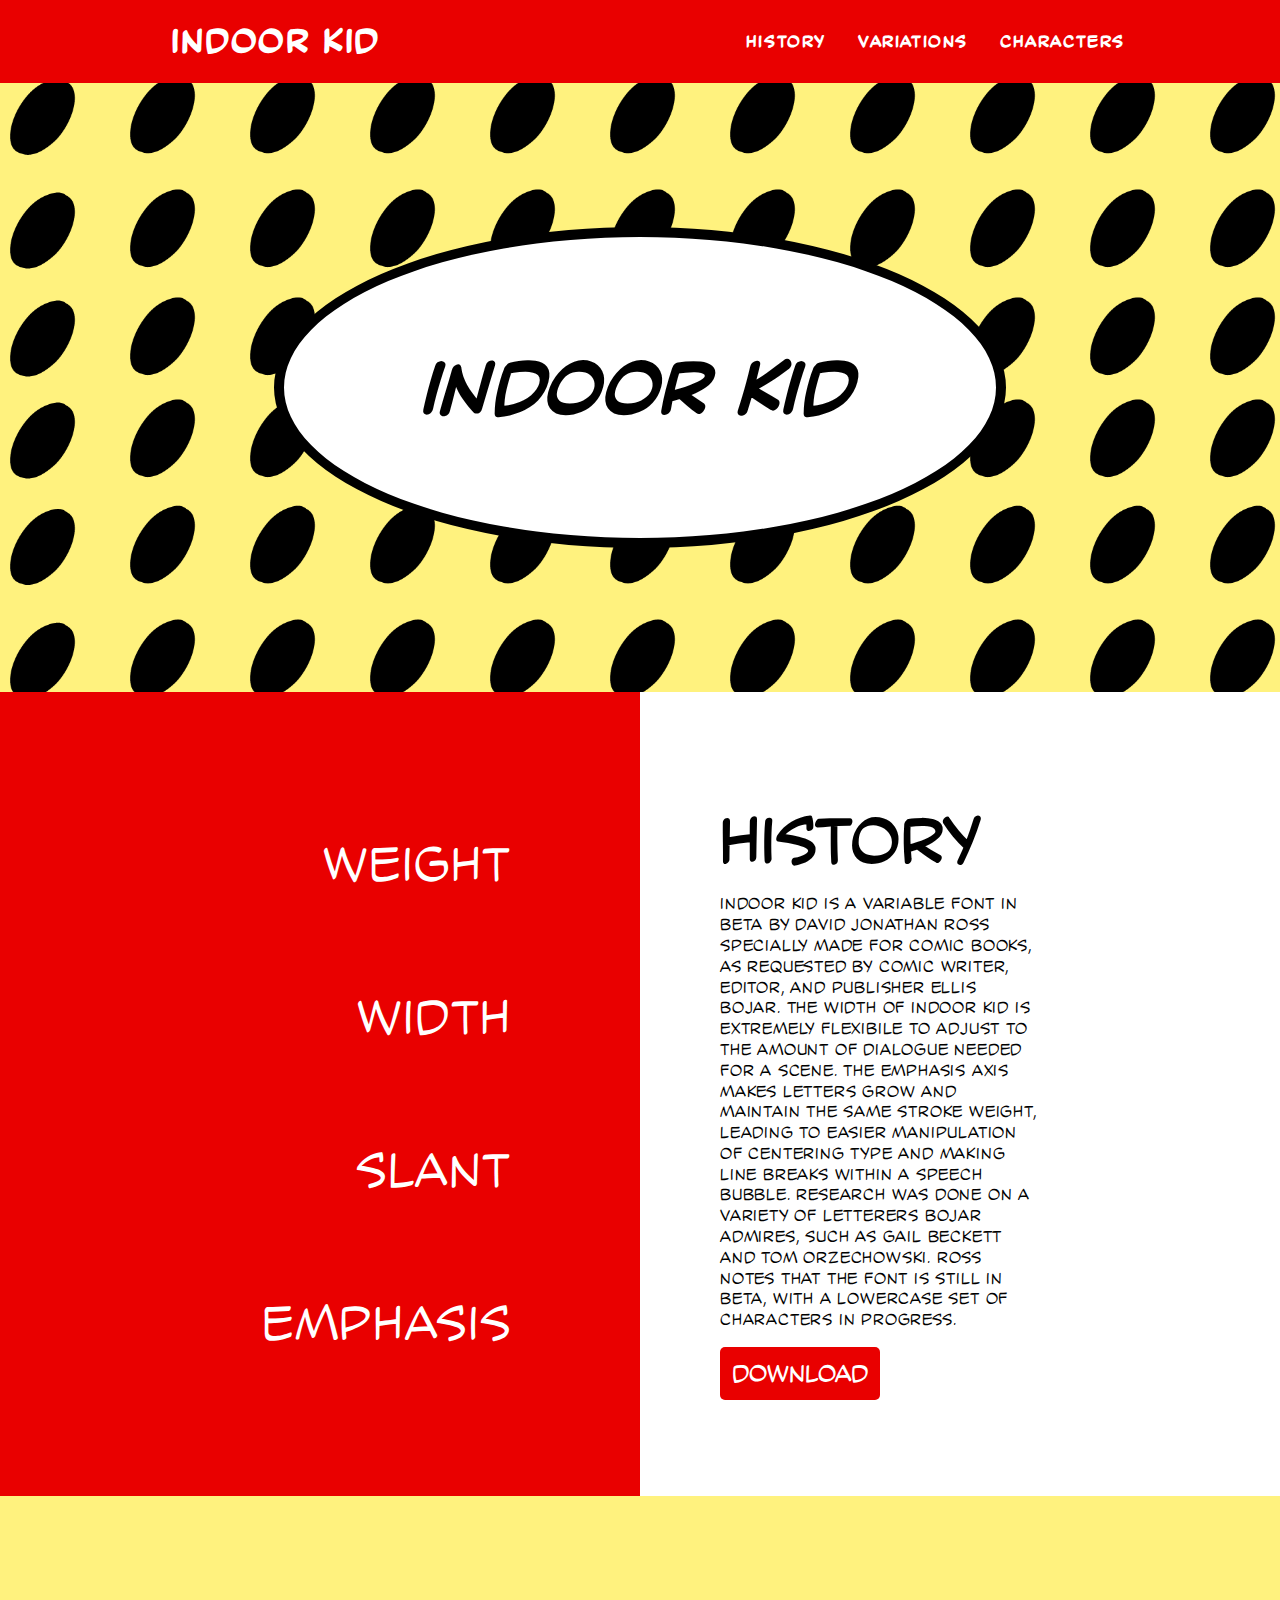
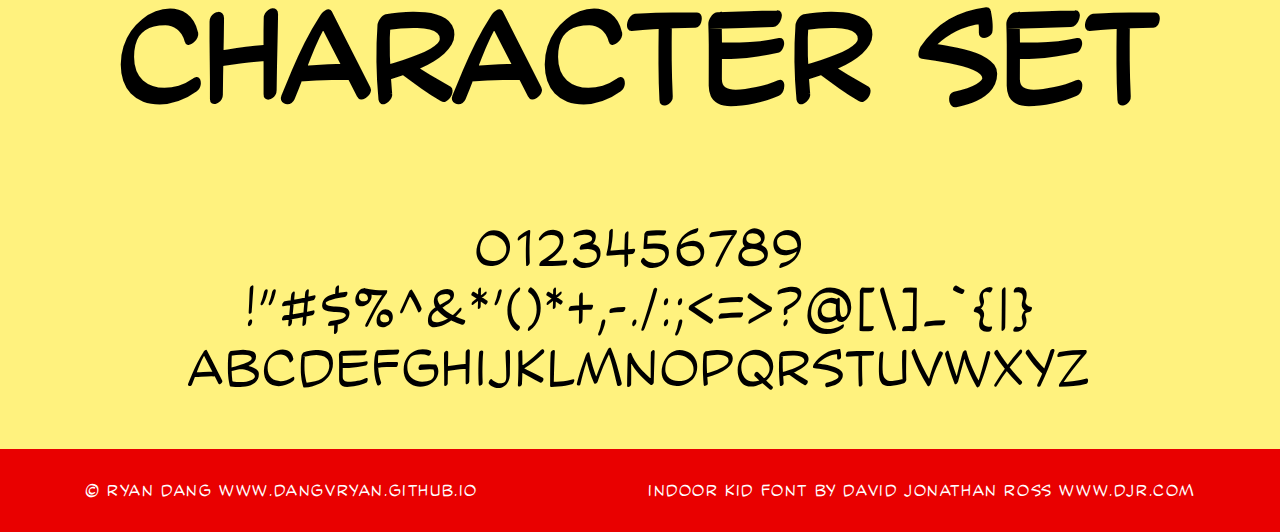
==== index.html @ c7bd1b38 "Basic Start" ====
<!DOCTYPE html>
<html lang="en">
<head>
    <meta charset="UTF-8">
    <meta name="viewport" content="width=device-width, initial-scale=1.0">
    <title>Document</title>
    <link rel="stylesheet" href="styles.css">
</head>
<body>
    <section class="wrapper">
    <header>
        <a href="index.html" class="logo">Indoor Kid</a>
        <ul>
            <li>
                <a href="#history">History</a>
            </li>
            <li>
                <a href="#variations">Variations</a>
            </li>
            <li>
                <a href="#characters">Characters</a>
            </li>
        </ul>
    </header>

        <section class="hero">
            <h1 class="display">Indoor Kid</h1>
        </section>
        <section id="variations">
            <ul>
                <li class="weight">
                    Weight
                </li>
                <li class="width">
                    Width
                </li>
                
                <li class="slant">
                    Slant
                </li>
                <li class="emphasis">
                    Emphasis
                </li>
            </ul>
        </section>
       <div class="text" id="history">
            <h1>History</h1>
            <p>Indoor Kid is a variable font in beta by David Jonathan Ross specially made for comic books, as requested by comic writer, editor, and publisher Ellis Bojar.
                The width of Indoor Kid is extremely flexibile to adjust to the amount of dialogue needed for a scene. The emphasis axis makes letters grow and 
                maintain the same stroke weight, leading to easier manipulation of centering type and making line breaks within a speech bubble. Research was done on
                a variety of letterers Bojar admires, such as Gail Beckett and Tom Orzechowski. Ross notes that the font is still in beta, with a lowercase set of Characters
                in progress.
            </p>
            <a href="https://djr.com/notes/indoor-kid-font-of-the-month"><button type="button">Download</button></a>
        </div>
    <section id="characters">
        <h1>Character Set</h1>
        <p>0123456789
            <br>
            !"#$%^&*'()*+,-./:;<=>?@[\]_`{|}
            <br>
            ABCDEFGHIJKLMNOPQRSTUVWXYZ
        </p>
    </section>
    
    <footer>
        <p>© Ryan Dang <a href="https://dangvryan.github.io/">www.dangvryan.github.io</a></p>
        <p>Indoor Kid font by David Jonathan Ross <a href="https://djr.com/">www.djr.com</a>
        </p>
    </footer>
    </section>
</body>
</html>
---- styles.css ----
@font-face {
    src: url("fonts/IndoorKid.woff2") format("woff2-variations");
    font-family: "IndoorKid";
    font-style: normal;
    font-weight: normal;
}

html {
    scroll-behavior: smooth;
    overflow-x: none;
}

body {
    font-family: "IndoorKid";
    font-variation-settings:
        "wght" 300, "wdth" 100, "slnt" 0, "EMPH" 100;
    letter-spacing: .1em;
    scroll-behavior: smooth;
    margin: 0;
}

.wrapper {
    display: grid;
    width: 100%;
    margin: 0em auto;
    grid-template-columns: 1fr 1fr;
    grid-template-rows: auto;
}
/* Home Button */

.logo {
    font-variation-settings:
    "wght" 700, "wdth" 100, "slnt" 0, "EMPH" 100;
    color: white;
    text-wrap: nowrap;
    font-size: 2em;
    margin: 0.7em 1em;
    transition: 0.3s;
}

.logo:hover {
    font-variation-settings:
    "wght" 700, "wdth" 100, "slnt" 0, "EMPH" 125;
    color: rgb(255, 242, 126);
}

/* Header Navbar */

ul {
    display: flex;
    align-items: center;
    list-style-type: none;
    text-decoration: none;
}

li a {
    padding: 0em 1em;
    font-variation-settings: 
        "wght" 700, "wdth" 100, "slnt" 0, "EMPH" 100;
    color: white;

}

a {
    text-decoration: none;
    color: white;
    transition: 0.3s;
}

a:hover {
    font-variation-settings: 
        "wght" 700, "wdth" 100, "slnt" 0, "EMPH" 125;
    color: rgb(255, 242, 126);
}

header {
    display: flex;
    justify-content: space-around;
    background-color: rgb(233, 0, 0);
    margin: 0em;
    grid-column: 1 / 3;
}

.hero {
    grid-column: 1 / 3;
    width: 100%;
    background-color: rgb(255, 242, 126);
    background-image: url(assets/background.png);
    background-position: center;
    background-repeat: none;
    background-size: cover;
}

.display {
    min-width: fit-content;
    max-width: 50%;
    padding: 1.5em 0.5em;
    border: 10px solid black;
    background-color: white;
    border-radius: 50%;
    text-align: center;
    font-variation-settings:
    "wght" 450, "wdth" 100, "slnt" -20, "EMPH" 100;
    color: black;
    font-size: 4.5em;
    margin: 2em auto;
    animation: showcase 7s infinite ease-in-out;
}

/* Hero Animation */

@keyframes showcase {
    0%, 100% {
        font-variation-settings:
        "wght" 450, "wdth" 100, "slnt" -20, "EMPH" 100;
    }
    50% {
        font-variation-settings:
        "wght" 700, "wdth" 130, "slnt" 0, "EMPH" 125;
    }
}

#variations {
    background-color: rgb(233, 0, 0);
}

#variations ul {
    display: block;
    text-align: right;
    padding: 5em;
}

#variations ul li{
    font-size: 3em;
    text-align: right;
    padding: 1em 1em;
    color: white;
}

.text {
    grid-column: 2 / 3;
    padding: 6em 15em 4em 5em;
    line-height: 1.3em;
    letter-spacing: 0.05em;
}

.text h1 {
    font-size: 4em;
}

/* Axis Presentation */

.weight {
    animation: weightChange 3s infinite ease-in-out;
}

.width {
    animation: widthChange 3s infinite ease-in-out;
}

.slant {
    animation: slantChange 3s infinite ease-in-out;
}

.emphasis {
    animation: weightChange 3s infinite ease-in-out;
}

@keyframes weightChange {
    0%, 100% {
        font-variation-settings:
        "wght" 300, "wdth" 100, "slnt" 0, "EMPH" 100;
    }
    50% {
        font-variation-settings:
        "wght" 700, "wdth" 100, "slnt" 0, "EMPH" 100;
    }
}

@keyframes widthChange {
    0%, 100% {
        font-variation-settings:
        "wght" 300, "wdth" 70, "slnt" 0, "EMPH" 100;
    }
    50% {
        font-variation-settings:
        "wght" 300, "wdth" 130, "slnt" 0, "EMPH" 100;
    }
}
@keyframes slantChange {
    0%, 100% {
        font-variation-settings:
        "wght" 300, "wdth" 100, "slnt" 0, "EMPH" 100;
    }
    50% {
        font-variation-settings:
        "wght" 300, "wdth" 100, "slnt" -20, "EMPH" 100;
    }
}

button {
    font-family: "IndoorKid";
    font-size: 1.5em;
    padding: 0.5em;
    color: white;
    background-color: rgb(233, 0, 0);
    border-radius: 5px;
    border: 0em solid transparent;
    text-decoration: none;
    transition: 0.3s;
    cursor: pointer;
}

button:hover {
    color: rgb(255, 242, 126);
}

#characters {
    grid-column: 1 / 3;
    width: 100%;
    font-size: 4em;
    background-color:rgb(255, 242, 126);
    text-align: center;
    margin: auto;
}
#characters p {
    font-size: 0.8em;
}

/* Footer */

footer {
    display: flex;
    justify-content: space-around;
    background-color: rgb(233, 0, 0);
    width: 100%;
    color: white;
    grid-column: 1 / 3;
}

footer p {
    padding: 1em;
}

/* Media Query */

@media only screen and (max-width 768px) {

* {
    color: aqua;
    background-color: aqua;
}

body .wrapper {
    display: grid;
    grid-template-columns: 1fr;
    grid-template-rows: min-content;
    align-items: center;
}
header{
    grid-column: 1 / 2;
}

}
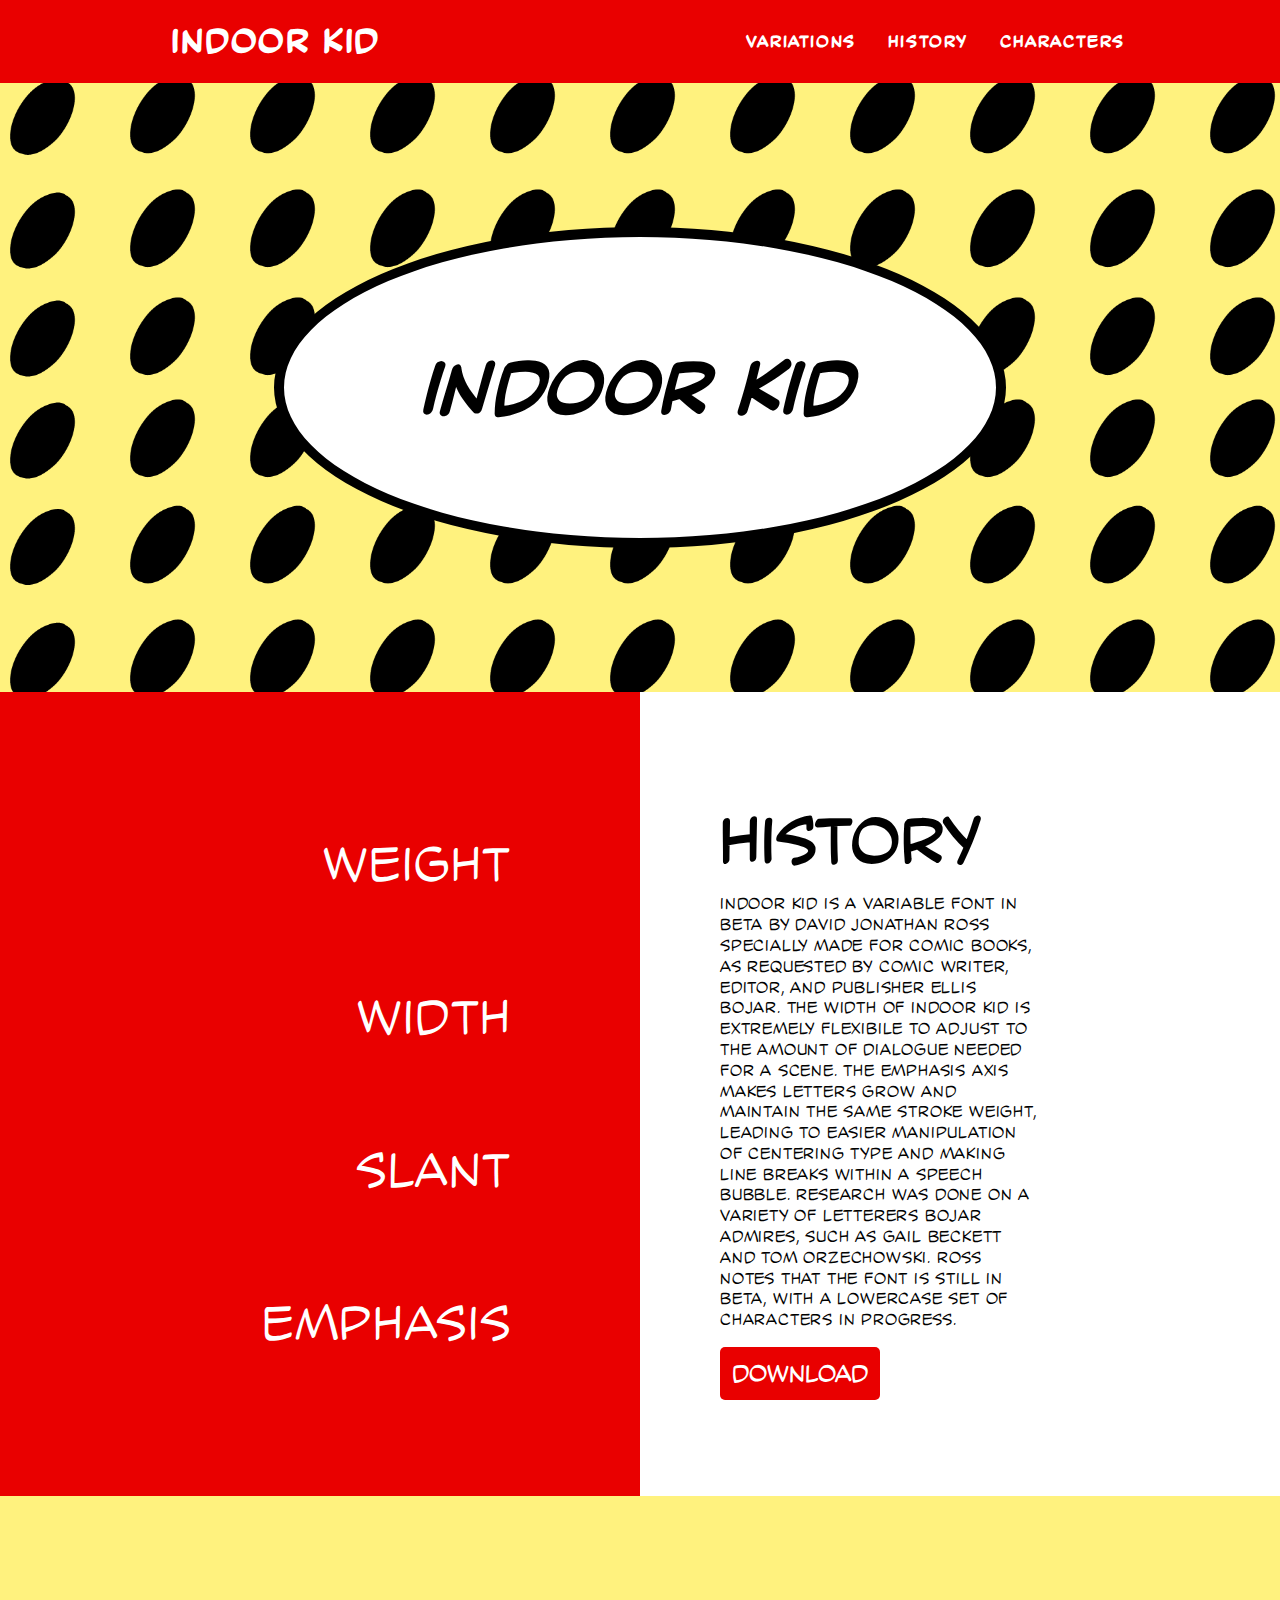
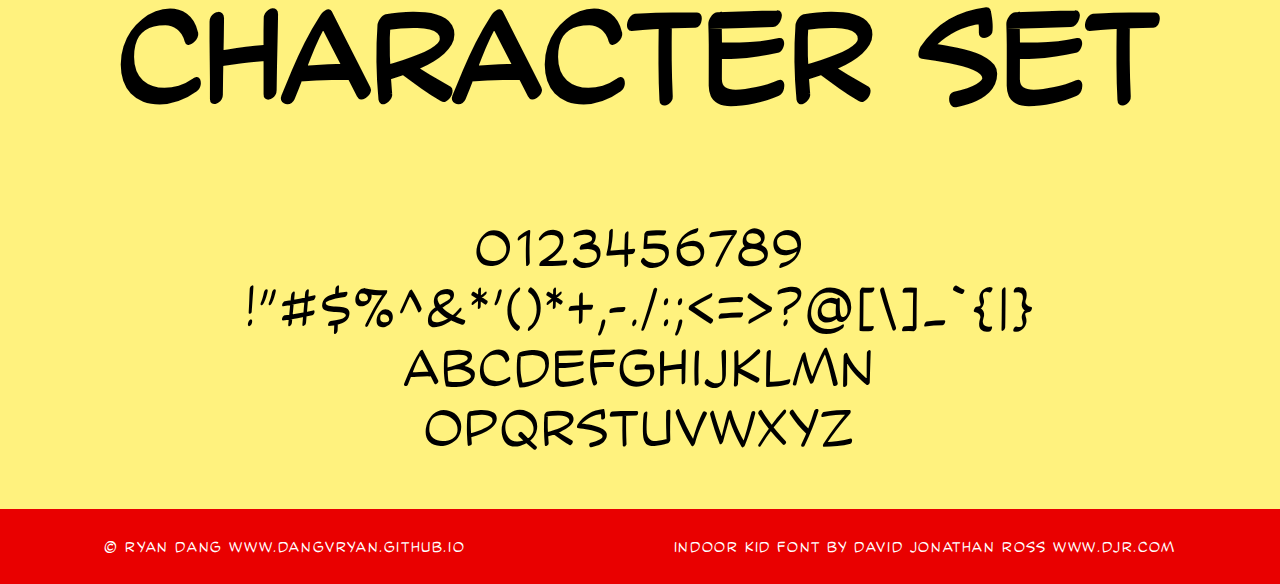
==== commit 27dcdccd: "Meta data" ====
--- a/index.html
+++ b/index.html
@@ -3,7 +3,10 @@
 <head>
     <meta charset="UTF-8">
     <meta name="viewport" content="width=device-width, initial-scale=1.0">
-    <title>Document</title>
+    <meta name="description" content="Variable type specimen website">
+    <meta name="keywords" content="HTML, CSS, JavaScript, Fonts, Variable, David Jonathan Ross, Ryan Dang">
+    <meta name="author" content="Ryan Dang">
+    <title>Indoor Kid Variable Type</title>
     <link rel="stylesheet" href="styles.css">
 </head>
 <body>
@@ -12,14 +15,15 @@
         <a href="index.html" class="logo">Indoor Kid</a>
         <ul>
             <li>
-                <a href="#history">History</a>
+                <a href="#variations">Variations</a>
             </li>
             <li>
-                <a href="#variations">Variations</a>
+                <a href="#history">History</a>
             </li>
             <li>
                 <a href="#characters">Characters</a>
             </li>
+
         </ul>
     </header>
 
@@ -59,7 +63,7 @@
             <br>
             !"#$%^&*'()*+,-./:;<=>?@[\]_`{|}
             <br>
-            ABCDEFGHIJKLMNOPQRSTUVWXYZ
+            ABCDEFGHIJKLMN<br>OPQRSTUVWXYZ
         </p>
     </section>
     
--- a/styles.css
+++ b/styles.css
@@ -240,25 +240,61 @@
 
 footer p {
     padding: 1em;
+    font-size: 0.9em;
 }
 
 /* Media Query */
 
-@media only screen and (max-width 768px) {
-
-* {
-    color: aqua;
-    background-color: aqua;
-}
-
-body .wrapper {
+@media only screen and (max-width: 768px) {
+
+.wrapper {
     display: grid;
     grid-template-columns: 1fr;
-    grid-template-rows: min-content;
-    align-items: center;
-}
+}
+
+header, .hero, .text, #characters, #variations, footer{
+    grid-column: -1 / 1;
+    width: 100vw;
+}
+
 header{
-    grid-column: 1 / 2;
+    position: top;
+    position: fixed;
+}
+
+header ul{
+    flex-direction: column;
+}
+
+@keyframes showcase {
+    0%, 100% {
+        font-variation-settings:
+        "wght" 450, "wdth" 100, "slnt" -20, "EMPH" 100;
+    }
+    50% {
+        font-variation-settings:
+        "wght" 700, "wdth" 100, "slnt" 0, "EMPH" 120;
+    }
+}
+
+.text {
+    width: auto;
+    padding: 1em;
+    padding-top: 4em;
+    padding-bottom: 4em;
+}
+
+#characters h1 {
+    font-size: 1em;
+}
+
+#characters p {
+    font-size: 0.6em;
+    text-wrap: wrap;
+}
+
+footer {
+    flex-direction: column;
 }
 
 }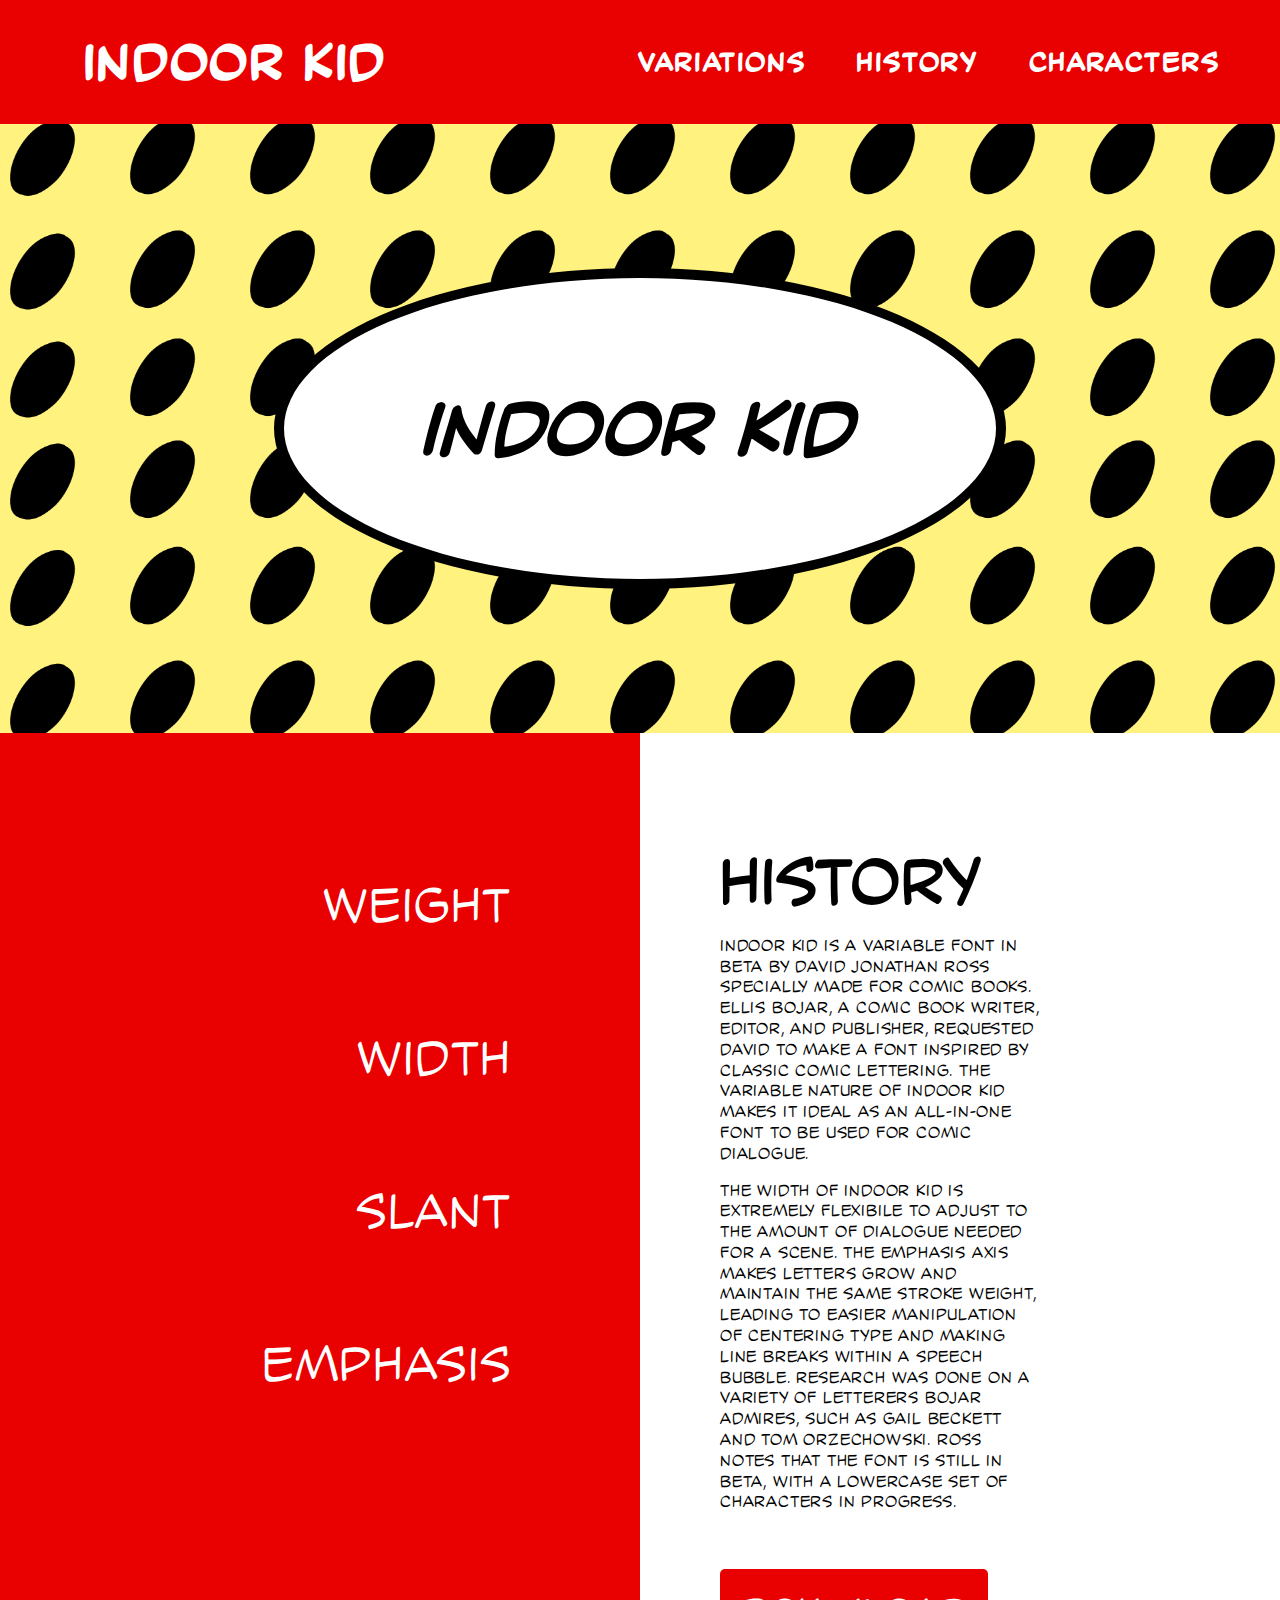
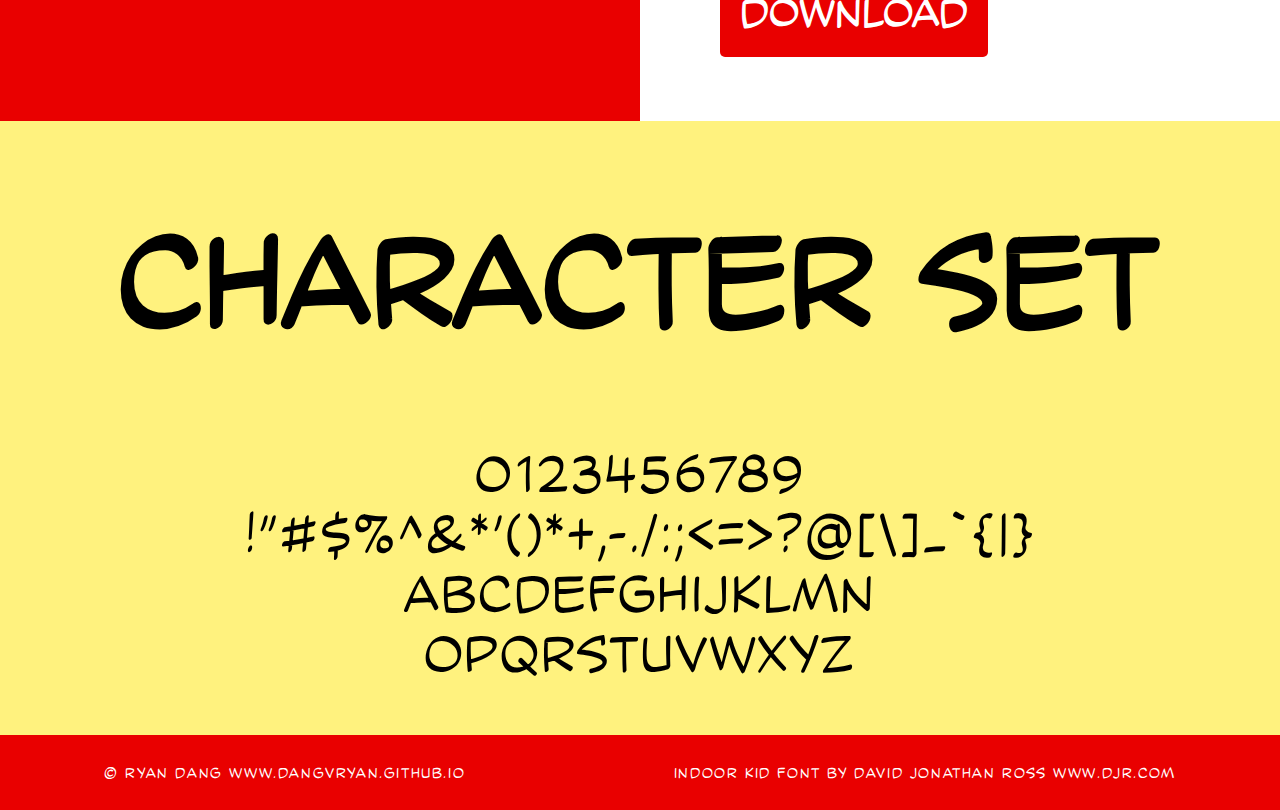
==== commit e349797f: "hamburger menu" ====
--- a/index.html
+++ b/index.html
@@ -13,18 +13,24 @@
     <section class="wrapper">
     <header>
         <a href="index.html" class="logo">Indoor Kid</a>
-        <ul>
-            <li>
-                <a href="#variations">Variations</a>
-            </li>
-            <li>
-                <a href="#history">History</a>
-            </li>
-            <li>
-                <a href="#characters">Characters</a>
-            </li>
-
-        </ul>
+        <nav class="hamburger">
+            <div class="line"></div>
+            <div class="line"></div>
+            <div class="line"></div>
+        </nav>
+        <div class="offscreen">
+            <ul>
+                <li>
+                    <a href="#variations" class="close1">Variations</a>
+                </li>
+                <li>
+                    <a href="#history" class="close2">History</a>
+                </li>
+                <li>
+                    <a href="#characters" class="close3">Characters</a>
+                </li>
+            </ul>
+        </div>
     </header>
 
         <section class="hero">
@@ -49,7 +55,10 @@
         </section>
        <div class="text" id="history">
             <h1>History</h1>
-            <p>Indoor Kid is a variable font in beta by David Jonathan Ross specially made for comic books, as requested by comic writer, editor, and publisher Ellis Bojar.
+            <p>Indoor Kid is a variable font in beta by David Jonathan Ross specially made for comic books. Ellis Bojar, a comic book writer, editor, and publisher, requested David to make
+                a font inspired by classic comic lettering. The variable nature of Indoor Kid makes it ideal as an all-in-one font to be used for comic dialogue.
+             </p>   
+            <p>
                 The width of Indoor Kid is extremely flexibile to adjust to the amount of dialogue needed for a scene. The emphasis axis makes letters grow and 
                 maintain the same stroke weight, leading to easier manipulation of centering type and making line breaks within a speech bubble. Research was done on
                 a variety of letterers Bojar admires, such as Gail Beckett and Tom Orzechowski. Ross notes that the font is still in beta, with a lowercase set of Characters
@@ -73,5 +82,7 @@
         </p>
     </footer>
     </section>
+    <script src="script.js">
+    </script>
 </body>
 </html>--- a/styles.css
+++ b/styles.css
@@ -3,6 +3,7 @@
     font-family: "IndoorKid";
     font-style: normal;
     font-weight: normal;
+    overflow-x: hidden;
 }
 
 html {
@@ -33,7 +34,7 @@
     "wght" 700, "wdth" 100, "slnt" 0, "EMPH" 100;
     color: white;
     text-wrap: nowrap;
-    font-size: 2em;
+    font-size: 3em;
     margin: 0.7em 1em;
     transition: 0.3s;
 }
@@ -58,7 +59,7 @@
     font-variation-settings: 
         "wght" 700, "wdth" 100, "slnt" 0, "EMPH" 100;
     color: white;
-
+    font-size: 1.6em;
 }
 
 a {
@@ -89,6 +90,10 @@
     background-position: center;
     background-repeat: none;
     background-size: cover;
+}
+
+.offscreen{
+    display: flex;
 }
 
 .display {
@@ -200,7 +205,7 @@
 
 button {
     font-family: "IndoorKid";
-    font-size: 1.5em;
+    font-size: 2.5em;
     padding: 0.5em;
     color: white;
     background-color: rgb(233, 0, 0);
@@ -209,6 +214,7 @@
     text-decoration: none;
     transition: 0.3s;
     cursor: pointer;
+    margin-top: 1em;
 }
 
 button:hover {
@@ -260,11 +266,93 @@
 header{
     position: top;
     position: fixed;
+    height: 130px;
 }
 
 header ul{
     flex-direction: column;
-}
+    justify-content: flex-start;
+    align-items:center;
+}
+
+header ul li {
+    margin: 2em 0em;
+}
+
+.logo{
+    font-size: 2.5em;
+    margin: auto auto auto 1em;
+    text-align: left;
+}
+
+/* Hamburger */
+
+.offscreen {
+    display: flex;
+    flex-direction: column;
+    justify-content: center;
+    align-items: center;
+    text-align: center;
+    background-color: rgb(233, 0, 0);
+    height: 500px;
+    width: 100%;
+    max-width: 100vw;
+    position: absolute;
+    top: 0px;
+    right: -1000px;
+    transition: .3s ease;
+    z-index: -1;
+}
+
+.offscreen.active {
+    right: 0;
+}
+
+.hamburger {
+    display: block;
+    height: auto;
+    width: auto;
+    margin-left: auto;
+    position: relative;
+    cursor: pointer;
+}
+
+.hamburger .line {
+    display: block;
+    height: 5px;
+    width: 50px;
+    background-color: white;
+    border-radius: 25px;
+    top: 50%;
+    left: 50%;
+    transform: translate(-100%, 800%);
+    margin: 8px 0.1em 0em 1em;
+    transition: .3s ease;
+    z-index: 3;
+}
+
+.hamburger .line:nth-child(1) {
+    top: 25%;
+}
+
+.hamburger .line:nth-child(3) {
+    top: 75%;
+}
+
+/* .hamburger.active span:nth-last-child(1) {
+    top: 50%;
+    transform: translate(-50%, -50%) rotate(45deg);
+}
+
+.hamburger.active span:nth-child(2) {
+    opacity: 0;
+}
+
+.hamburger.active span:nth-last-child(3) {
+    top: 50%;
+    transform: translate(-50%, 50%) rotate(-45deg);
+} */
+
 
 @keyframes showcase {
     0%, 100% {
@@ -273,8 +361,13 @@
     }
     50% {
         font-variation-settings:
-        "wght" 700, "wdth" 100, "slnt" 0, "EMPH" 120;
-    }
+        "wght" 600, "wdth" 100, "slnt" 0, "EMPH" 110;
+    }
+}
+
+.display {
+    max-width: 80%;
+    min-width: auto;
 }
 
 .text {
@@ -284,6 +377,10 @@
     padding-bottom: 4em;
 }
 
+#variations ul li {
+    text-align: center;
+}
+
 #characters h1 {
     font-size: 1em;
 }
